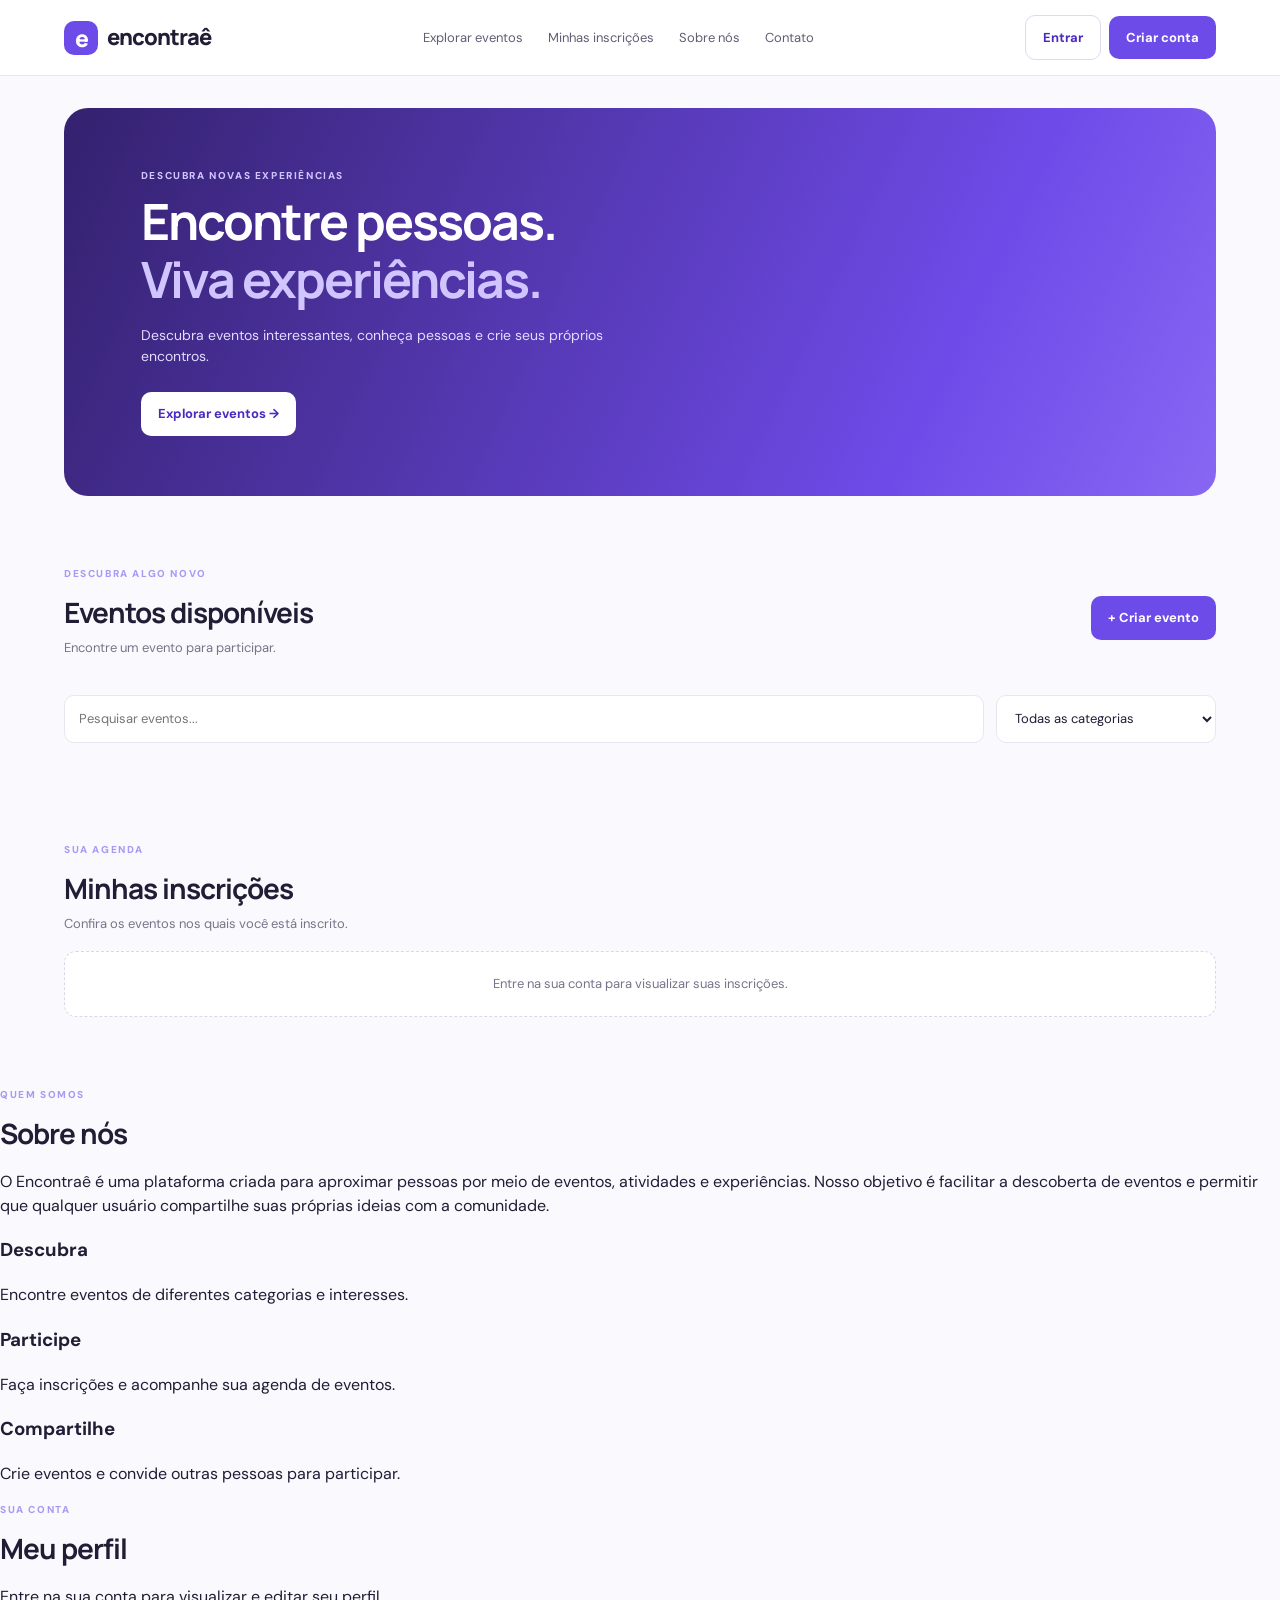
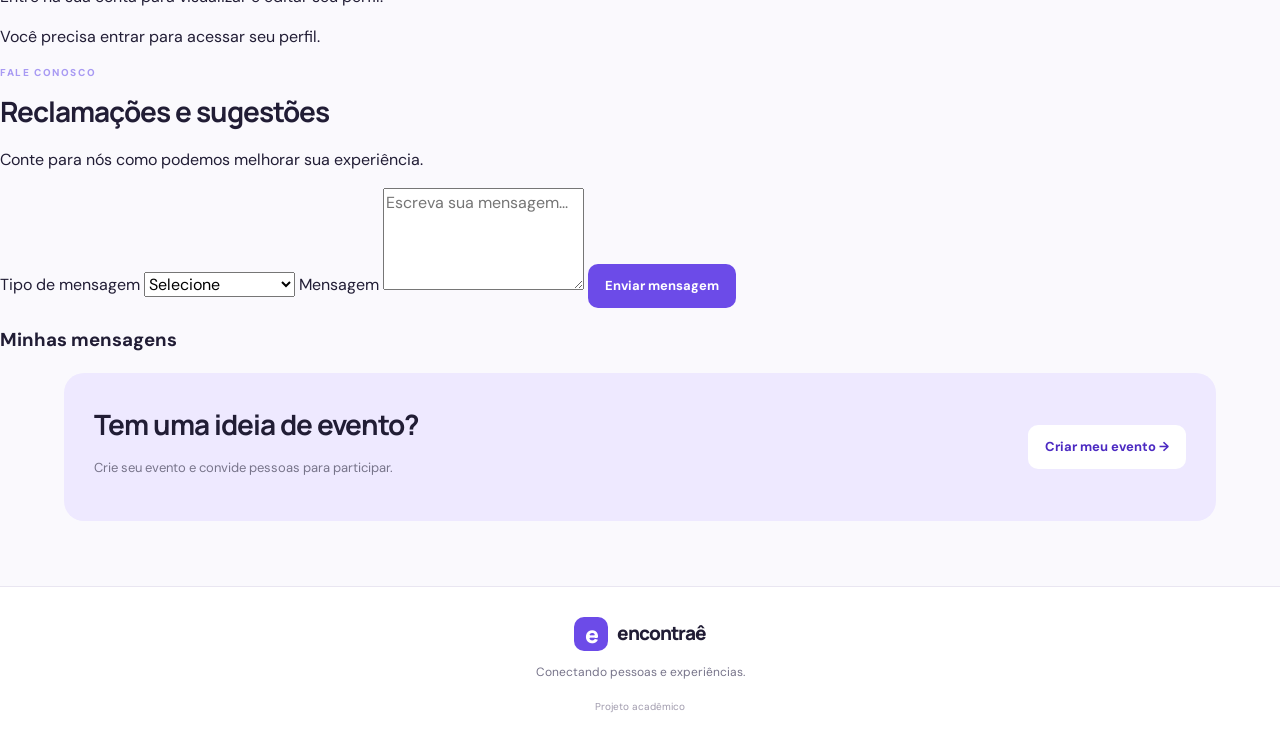
==== index.html @ 937c1a0c "Add files via upload" ====
<!DOCTYPE html>
<html lang="pt-BR">
<head>
    <meta charset="UTF-8">
    <meta name="viewport" content="width=device-width, initial-scale=1.0">
    <title>Encontraê - Eventos</title>
    <link rel="stylesheet" href="style.css">
</head>
<body>
<header class="topbar">
    <a href="#inicio" class="brand"><span class="brand-icon">e</span> encontraê</a>
    <nav>
        <a href="#eventos">Explorar eventos</a>
        <a href="#minhas-inscricoes">Minhas inscrições</a>
        <a href="#sobre">Sobre nós</a>
        <a href="#reclamacoes">Contato</a>
    </nav>
    <div id="area-usuario">
        <button id="btn-login" class="btn btn-outline">Entrar</button>
        <button id="btn-cadastro" class="btn btn-primary">Criar conta</button>
    </div>
</header>

<main id="inicio">
    <section class="hero">
        <span class="etiqueta">DESCUBRA NOVAS EXPERIÊNCIAS</span>
        <h1>Encontre pessoas.<br><span>Viva experiências.</span></h1>
        <p>Descubra eventos interessantes, conheça pessoas e crie seus próprios encontros.</p>
        <a href="#eventos" class="btn btn-light">Explorar eventos →</a>
    </section>

    <section class="eventos-section" id="eventos">
        <div class="section-header">
            <div>
                <span class="etiqueta">DESCUBRA ALGO NOVO</span>
                <h2>Eventos disponíveis</h2>
                <p>Encontre um evento para participar.</p>
            </div>
            <button id="btn-criar-evento" class="btn btn-primary">+ Criar evento</button>
        </div>
        <div class="filtros">
            <input type="search" id="pesquisa" placeholder="Pesquisar eventos...">
            <select id="filtro-categoria">
                <option value="Todas">Todas as categorias</option>
                <option>Educação</option><option>Tecnologia</option>
                <option>Música</option><option>Esportes</option>
                <option>Negócios</option><option>Arte e cultura</option>
                <option>Outros</option>
            </select>
        </div>
        <div id="lista-eventos" class="eventos-grid"></div>
        <p id="sem-eventos" class="mensagem-vazia hidden">Nenhum evento encontrado.</p>
    </section>

    <section class="inscricoes-section" id="minhas-inscricoes">
        <span class="etiqueta">SUA AGENDA</span>
        <h2>Minhas inscrições</h2>
        <p>Confira os eventos nos quais você está inscrito.</p>
        <div id="lista-inscricoes"></div>
        <p id="sem-inscricoes" class="mensagem-vazia">Entre na sua conta para visualizar suas inscrições.</p>
    </section>

    <section class="secao" id="sobre">
        <span class="etiqueta">QUEM SOMOS</span>
        <h2>Sobre nós</h2>
        <p>O Encontraê é uma plataforma criada para aproximar pessoas por meio de eventos, atividades e experiências. Nosso objetivo é facilitar a descoberta de eventos e permitir que qualquer usuário compartilhe suas próprias ideias com a comunidade.</p>
        <div class="sobre-cards">
            <article><h3>Descubra</h3><p>Encontre eventos de diferentes categorias e interesses.</p></article>
            <article><h3>Participe</h3><p>Faça inscrições e acompanhe sua agenda de eventos.</p></article>
            <article><h3>Compartilhe</h3><p>Crie eventos e convide outras pessoas para participar.</p></article>
        </div>
    </section>

    <section class="secao" id="perfil">
        <span class="etiqueta">SUA CONTA</span>
        <h2>Meu perfil</h2>
        <p>Entre na sua conta para visualizar e editar seu perfil.</p>
        <div id="conteudo-perfil" class="painel">
            <p>Você precisa entrar para acessar seu perfil.</p>
        </div>
    </section>

    <section class="secao" id="reclamacoes">
        <span class="etiqueta">FALE CONOSCO</span>
        <h2>Reclamações e sugestões</h2>
        <p>Conte para nós como podemos melhorar sua experiência.</p>
        <form id="form-reclamacao" class="painel">
            <label for="tipo-reclamacao">Tipo de mensagem</label>
            <select id="tipo-reclamacao" required>
                <option value="">Selecione</option>
                <option>Reclamação</option>
                <option>Sugestão</option>
                <option>Problema técnico</option>
                <option>Outro</option>
            </select>
            <label for="texto-reclamacao">Mensagem</label>
            <textarea id="texto-reclamacao" rows="4" maxlength="1000" required placeholder="Escreva sua mensagem..."></textarea>
            <button class="btn btn-primary" type="submit">Enviar mensagem</button>
        </form>
        <h3>Minhas mensagens</h3>
        <div id="lista-reclamacoes"></div>
    </section>

    <section class="banner-final">
        <div><h2>Tem uma ideia de evento?</h2><p>Crie seu evento e convide pessoas para participar.</p></div>
        <button id="btn-criar-evento-final" class="btn btn-light">Criar meu evento →</button>
    </section>
</main>

<footer>
    <a href="#inicio" class="brand"><span class="brand-icon">e</span> encontraê</a>
    <p>Conectando pessoas e experiências.</p>
    <small>Projeto acadêmico</small>
</footer>

<dialog id="modal-conta" class="modal">
    <div class="modal-header">
        <div><span class="etiqueta">BEM-VINDO AO ENCONTRAÊ</span><h2 id="titulo-conta">Criar conta</h2></div>
        <button id="fechar-conta" class="btn-fechar" type="button">×</button>
    </div>
    <form id="form-conta">
        <div id="campo-nome"><label for="nome">Nome completo</label><input id="nome" name="nome" maxlength="80" autocomplete="name" required></div>
        <label for="email">E-mail</label><input id="email" name="email" type="email" autocomplete="email" required>
        <label for="senha">Senha</label>
        <div class="senha-linha">
            <input id="senha" name="senha" type="password" minlength="6" autocomplete="new-password" required>
            <button type="button" class="btn btn-outline mostrar-senha" data-alvo="senha">Mostrar</button>
        </div>
        <p id="mensagem-conta" class="texto-auxiliar">Preencha os dados para criar sua conta.</p>
        <div class="acoes-modal">
            <button type="button" id="alternar-conta" class="btn btn-outline">Já tenho conta</button>
            <button type="submit" id="enviar-conta" class="btn btn-primary">Criar conta</button>
        </div>
    </form>
</dialog>

<dialog id="modal-evento" class="modal">
    <div class="modal-header">
        <div><span class="etiqueta">COMPARTILHE SUA IDEIA</span><h2>Criar evento</h2></div>
        <button id="fechar-evento" class="btn-fechar" type="button">×</button>
    </div>
    <form id="form-evento">
        <label for="evento-nome">Nome do evento</label><input id="evento-nome" name="nome" maxlength="80" required>
        <label for="evento-categoria">Categoria</label>
        <select id="evento-categoria" name="categoria" required>
            <option value="">Selecione uma categoria</option>
            <option>Educação</option><option>Tecnologia</option><option>Música</option>
            <option>Esportes</option><option>Negócios</option><option>Arte e cultura</option><option>Outros</option>
        </select>
        <label for="evento-data">Data do evento</label><input id="evento-data" name="data" type="date" required>
        <label for="evento-local">Local</label><input id="evento-local" name="local" maxlength="100" required>
        <label for="evento-descricao">Descrição</label><textarea id="evento-descricao" name="descricao" rows="3" maxlength="500" required></textarea>
        <label for="evento-foto">Foto do evento (opcional)</label><input id="evento-foto" name="foto" type="file" accept="image/*">
        <small>Escolha uma imagem leve para não ocupar muito espaço no navegador.</small>
        <div class="acoes-modal">
            <button type="button" id="cancelar-evento" class="btn btn-outline">Cancelar</button>
            <button type="submit" class="btn btn-primary">Publicar evento</button>
        </div>
    </form>
</dialog>

<dialog id="modal-avaliacao" class="modal">
    <div class="modal-header">
        <h2>Avaliar evento</h2>
        <button id="fechar-avaliacao" class="btn-fechar" type="button">×</button>
    </div>
    <form id="form-avaliacao">
        <input type="hidden" id="avaliacao-evento-id">
        <label for="nota-avaliacao">Sua nota</label>
        <select id="nota-avaliacao" required>
            <option value="">Escolha de 1 a 5 estrelas</option>
            <option value="1">★☆☆☆☆ — 1</option><option value="2">★★☆☆☆ — 2</option>
            <option value="3">★★★☆☆ — 3</option><option value="4">★★★★☆ — 4</option>
            <option value="5">★★★★★ — 5</option>
        </select>
        <label for="comentario-avaliacao">Comentário</label>
        <textarea id="comentario-avaliacao" rows="3" maxlength="500" required></textarea>
        <button type="submit" class="btn btn-primary">Enviar avaliação</button>
    </form>
</dialog>

<div id="notificacao" class="notificacao" role="status" aria-live="polite"></div>
<script src="script.js"></script>
</body>
</html>
---- style.css ----
@import url('https://fonts.googleapis.com/css2?family=DM+Sans:wght@400;500;600;700&family=Manrope:wght@400;500;600;700;800&display=swap');

:root {
    --roxo: #6c4be8;
    --roxo-escuro: #4c2ac2;
    --texto: #211d35;
    --cinza: #77748a;
    --borda: #e9e6f1;
    --fundo: #faf9fd;
    --branco: #ffffff;
}

* {
    box-sizing: border-box;
}

html {
    scroll-behavior: smooth;
    scroll-padding-top: 90px;
}

body {
    margin: 0;
    font-family: 'DM Sans', sans-serif;
    background: var(--fundo);
    color: var(--texto);
    line-height: 1.5;
}

button, input, select, textarea {
    font: inherit;
}

button, a {
    -webkit-tap-highlight-color: transparent;
}

a {
    color: inherit;
    text-decoration: none;
}

.hidden {
    display: none !important;
}

/* CABEÇALHO */

.topbar {
    min-height: 76px;
    display: flex;
    align-items: center;
    justify-content: space-between;
    gap: 20px;
    padding: 14px 5%;
    background: white;
    border-bottom: 1px solid var(--borda);
    position: sticky;
    top: 0;
    z-index: 5;
}

.brand {
    display: flex;
    align-items: center;
    gap: 9px;
    font-family: Manrope, sans-serif;
    font-size: 22px;
    font-weight: 800;
    letter-spacing: -1px;
    white-space: nowrap;
}

.brand-icon {
    width: 34px;
    height: 34px;
    display: grid;
    place-items: center;
    border-radius: 10px;
    background: var(--roxo);
    color: white;
    font-size: 23px;
}

.topbar nav {
    display: flex;
    align-items: center;
    gap: 25px;
    color: #625d75;
    font-size: 13px;
}

.topbar nav a:hover {
    color: var(--roxo);
}

#area-usuario {
    display: flex;
    align-items: center;
    gap: 8px;
}

/* BOTÕES */

.btn {
    display: inline-flex;
    align-items: center;
    justify-content: center;
    gap: 8px;
    padding: 12px 17px;
    border: none;
    border-radius: 10px;
    cursor: pointer;
    font-size: 13px;
    font-weight: 700;
    transition: 0.2s;
}

.btn:hover {
    transform: translateY(-1px);
}

.btn-primary {
    background: var(--roxo);
    color: white;
}

.btn-primary:hover {
    background: var(--roxo-escuro);
}

.btn-outline {
    background: white;
    color: var(--roxo-escuro);
    border: 1px solid #ded8f0;
}

.btn-light {
    background: white;
    color: var(--roxo-escuro);
}

/* APRESENTAÇÃO */

.hero {
    margin: 32px auto 0;
    width: 90%;
    max-width: 1200px;
    padding: 60px 6%;
    border-radius: 24px;
    color: white;
    background: linear-gradient(
        115deg,
        #34216e,
        #6e4be8 75%,
        #8867f4
    );
}

.etiqueta {
    display: block;
    margin-bottom: 10px;
    color: #a89af3;
    font-size: 10px;
    font-weight: 800;
    letter-spacing: 1.6px;
}

.hero .etiqueta {
    color: #d0c6ff;
}

.hero h1 {
    margin: 0 0 17px;
    font-family: Manrope, sans-serif;
    font-size: clamp(34px, 4vw, 50px);
    line-height: 1.15;
    letter-spacing: -2px;
}

.hero h1 span {
    color: #d1c5ff;
}

.hero p {
    max-width: 480px;
    margin-bottom: 25px;
    color: #e2dcff;
    font-size: 14px;
}

/* SEÇÕES */

.eventos-section,
.inscricoes-section {
    width: 90%;
    max-width: 1200px;
    margin: 70px auto;
}

.section-header {
    display: flex;
    align-items: center;
    justify-content: space-between;
    gap: 20px;
    margin-bottom: 25px;
}

h2 {
    margin: 0 0 5px;
    font-family: Manrope, sans-serif;
    font-size: 28px;
    letter-spacing: -1px;
}

.section-header p,
.inscricoes-section > p {
    color: var(--cinza);
    font-size: 13px;
    margin-top: 5px;
}

/* PESQUISA E FILTROS */

.filtros {
    display: flex;
    gap: 12px;
    margin-bottom: 24px;
}

.filtros input,
.filtros select {
    min-width: 0;
    padding: 13px 14px;
    background: white;
    border: 1px solid var(--borda);
    border-radius: 10px;
    outline: none;
    color: var(--texto);
    font-size: 13px;
}

.filtros input {
    flex: 1;
}

.filtros select {
    width: 220px;
}

input:focus,
select:focus,
textarea:focus {
    border-color: var(--roxo) !important;
}

/* CARTÕES DE EVENTOS */

.eventos-grid {
    display: grid;
    grid-template-columns: repeat(3, minmax(0, 1fr));
    gap: 20px;
}

.evento-card {
    display: flex;
    flex-direction: column;
    overflow: hidden;
    min-width: 0;
    border: 1px solid #eeebf5;
    border-radius: 17px;
    background: white;
    transition: 0.2s;
}

.evento-card:hover {
    transform: translateY(-4px);
    box-shadow: 0 12px 32px #37206b0d;
}

.evento-capa {
    min-height: 125px;
    padding: 18px;
    display: flex;
    align-items: flex-end;
    justify-content: space-between;
    color: white;
    background: linear-gradient(135deg, #dcd2ff, #9071ee);
}

.evento-capa span {
    font-size: 32px;
}

.evento-capa .categoria {
    padding: 5px 9px;
    border-radius: 7px;
    background: #ffffffed;
    color: #4e3c88;
    font-size: 10px;
    font-weight: 700;
}

.evento-conteudo {
    display: flex;
    flex-direction: column;
    flex: 1;
    padding: 17px;
}

.evento-data {
    margin-bottom: 8px;
    color: var(--roxo);
    font-size: 11px;
    font-weight: 800;
}

.evento-conteudo h3 {
    margin: 0 0 8px;
    font-family: Manrope, sans-serif;
    font-size: 17px;
    line-height: 1.4;
    overflow-wrap: anywhere;
}

.evento-descricao {
    display: -webkit-box;
    overflow: hidden;
    margin: 0 0 15px;
    color: var(--cinza);
    font-size: 12px;
    line-height: 1.6;
    -webkit-line-clamp: 3;
    -webkit-box-orient: vertical;
}

.evento-local {
    margin-top: auto;
    margin-bottom: 14px;
    color: #69657a;
    font-size: 12px;
}

.evento-rodape {
    display: flex;
    align-items: center;
    justify-content: space-between;
    gap: 8px;
    padding-top: 12px;
    border-top: 1px solid #f0edf6;
}

.evento-organizador {
    overflow: hidden;
    color: var(--cinza);
    font-size: 10px;
    text-overflow: ellipsis;
}

.btn-inscrever {
    flex-shrink: 0;
    padding: 9px 11px;
    font-size: 11px;
}

.btn-inscrito {
    background: #eeeaff;
    color: var(--roxo-escuro);
}

/* INSCRIÇÕES */

.inscricoes-section {
    margin-top: 75px;
}

#lista-inscricoes {
    display: grid;
    grid-template-columns: repeat(2, minmax(0, 1fr));
    gap: 12px;
}

.inscricao-item {
    display: flex;
    align-items: center;
    justify-content: space-between;
    gap: 12px;
    padding: 15px;
    border: 1px solid var(--borda);
    border-radius: 12px;
    background: white;
}

.inscricao-item strong,
.inscricao-item small {
    display: block;
}

.inscricao-item strong {
    font-size: 13px;
}

.inscricao-item small {
    color: var(--cinza);
    font-size: 11px;
}

.btn-cancelar-inscricao {
    padding: 7px;
    border: none;
    background: transparent;
    color: var(--roxo);
    cursor: pointer;
    font-size: 11px;
}

.mensagem-vazia {
    padding: 22px;
    border: 1px dashed #dcd5ef;
    border-radius: 12px;
    background: white;
    color: var(--cinza);
    text-align: center;
    font-size: 13px;
}

/* BANNER E RODAPÉ */

.banner-final {
    width: 90%;
    max-width: 1200px;
    margin: 0 auto 65px;
    padding: 30px;
    display: flex;
    align-items: center;
    justify-content: space-between;
    gap: 20px;
    border-radius: 20px;
    background: #eee9ff;
}

.banner-final p {
    color: var(--cinza);
    font-size: 13px;
}

footer {
    padding: 30px 5%;
    border-top: 1px solid var(--borda);
    background: white;
    text-align: center;
}

footer .brand {
    justify-content: center;
    font-size: 19px;
}

footer p {
    color: var(--cinza);
    font-size: 12px;
}

footer small {
    color: #a09bad;
    font-size: 10px;
}

/* JANELAS DE CADASTRO, LOGIN E EVENTOS */

.modal {
    width: min(540px, calc(100% - 28px));
    max-height: 90vh;
    overflow-y: auto;
    padding: 0;
    border: none;
    border-radius: 19px;
    box-shadow: 0 25px 90px #1d123b38;
}

.modal::backdrop {
    background: #21163e99;
    backdrop-filter: blur(3px);
}

.modal-header {
    display: flex;
    align-items: flex-start;
    justify-content: space-between;
    gap: 15px;
    padding: 25px 27px 12px;
}

.modal-header h2 {
    font-size: 24px;
}

.btn-fechar {
    width: 34px;
    height: 34px;
    border: none;
    border-radius: 9px;
    background: #f2eff9;
    color: #5d527c;
    font-size: 24px;
    cursor: pointer;
}

.modal form {
    display: grid;
    gap: 12px;
    padding: 12px 27px 26px;
}

.modal form label {
    margin-bottom: -7px;
    color: #514b65;
    font-size: 12px;
    font-weight: 700;
}

.modal form input,
.modal form select,
.modal form textarea {
    width: 100%;
    padding: 11px 12px;
    border: 1px solid #e3dfed;
    border-radius: 9px;
    outline: none;
    background: white;
    color: var(--texto);
    font-size: 13px;
}

.modal form textarea {
    resize: vertical;
}

.texto-auxiliar {
    margin: 0;
    color: var(--cinza);
    font-size: 10px;
}

.acoes-modal {
    display: flex;
    justify-content: space-between;
    gap: 10px;
    margin-top: 5px;
}

.notificacao {
    position: fixed;
    z-index: 10;
    bottom: 22px;
    left: 50%;
    max-width: calc(100% - 30px);
    padding: 12px 18px;
    transform: translate(-50%, 20px);
    border-radius: 10px;
    background: #241b3e;
    color: white;
    box-shadow: 0 8px 25px #0002;
    font-size: 13px;
    text-align: center;
    opacity: 0;
    pointer-events: none;
    transition: 0.25s;
}

.notificacao.mostrar {
    transform: translate(-50%, 0);
    opacity: 1;
}

/* RESPONSIVIDADE */

@media (max-width: 900px) {
    .topbar {
        flex-wrap: wrap;
        gap: 12px;
    }

    .topbar nav {
        gap: 12px;
    }

    .eventos-grid {
        grid-template-columns: repeat(2, minmax(0, 1fr));
    }

    .hero {
        padding: 45px 6%;
    }
}

@media (max-width: 580px) {
    .topbar {
        justify-content: space-between;
        padding: 12px 4%;
    }

    .topbar nav {
        order: 3;
        width: 100%;
        justify-content: center;
        padding-top: 8px;
        border-top: 1px solid var(--borda);
        font-size: 11px;
    }

    .brand {
        font-size: 18px;
    }

    .brand-icon {
        width: 29px;
        height: 29px;
    }

    #area-usuario {
        gap: 5px;
    }

    #area-usuario .btn {
        padding: 9px;
        font-size: 10px;
    }

    .hero {
        margin-top: 18px;
        padding: 35px 7%;
        border-radius: 18px;
    }

    .hero h1 {
        font-size: 35px;
    }

    .eventos-section,
    .inscricoes-section {
        margin-top: 48px;
    }

    .section-header {
        align-items: flex-start;
    }

    h2 {
        font-size: 23px;
    }

    .section-header .btn {
        padding: 10px;
        font-size: 11px;
    }

    .filtros {
        flex-direction: column;
    }

    .filtros select {
        width: 100%;
    }

    .eventos-grid,
    #lista-inscricoes {
        grid-template-columns: 1fr;
    }

    .banner-final {
        display: grid;
        padding: 24px;
    }

    .modal-header {
        padding: 22px 20px 8px;
    }

    .modal form {
        padding: 12px 20px 22px;
    }

    .acoes-modal .btn {
        padding: 10px;
        font-size: 11px;
    }
}
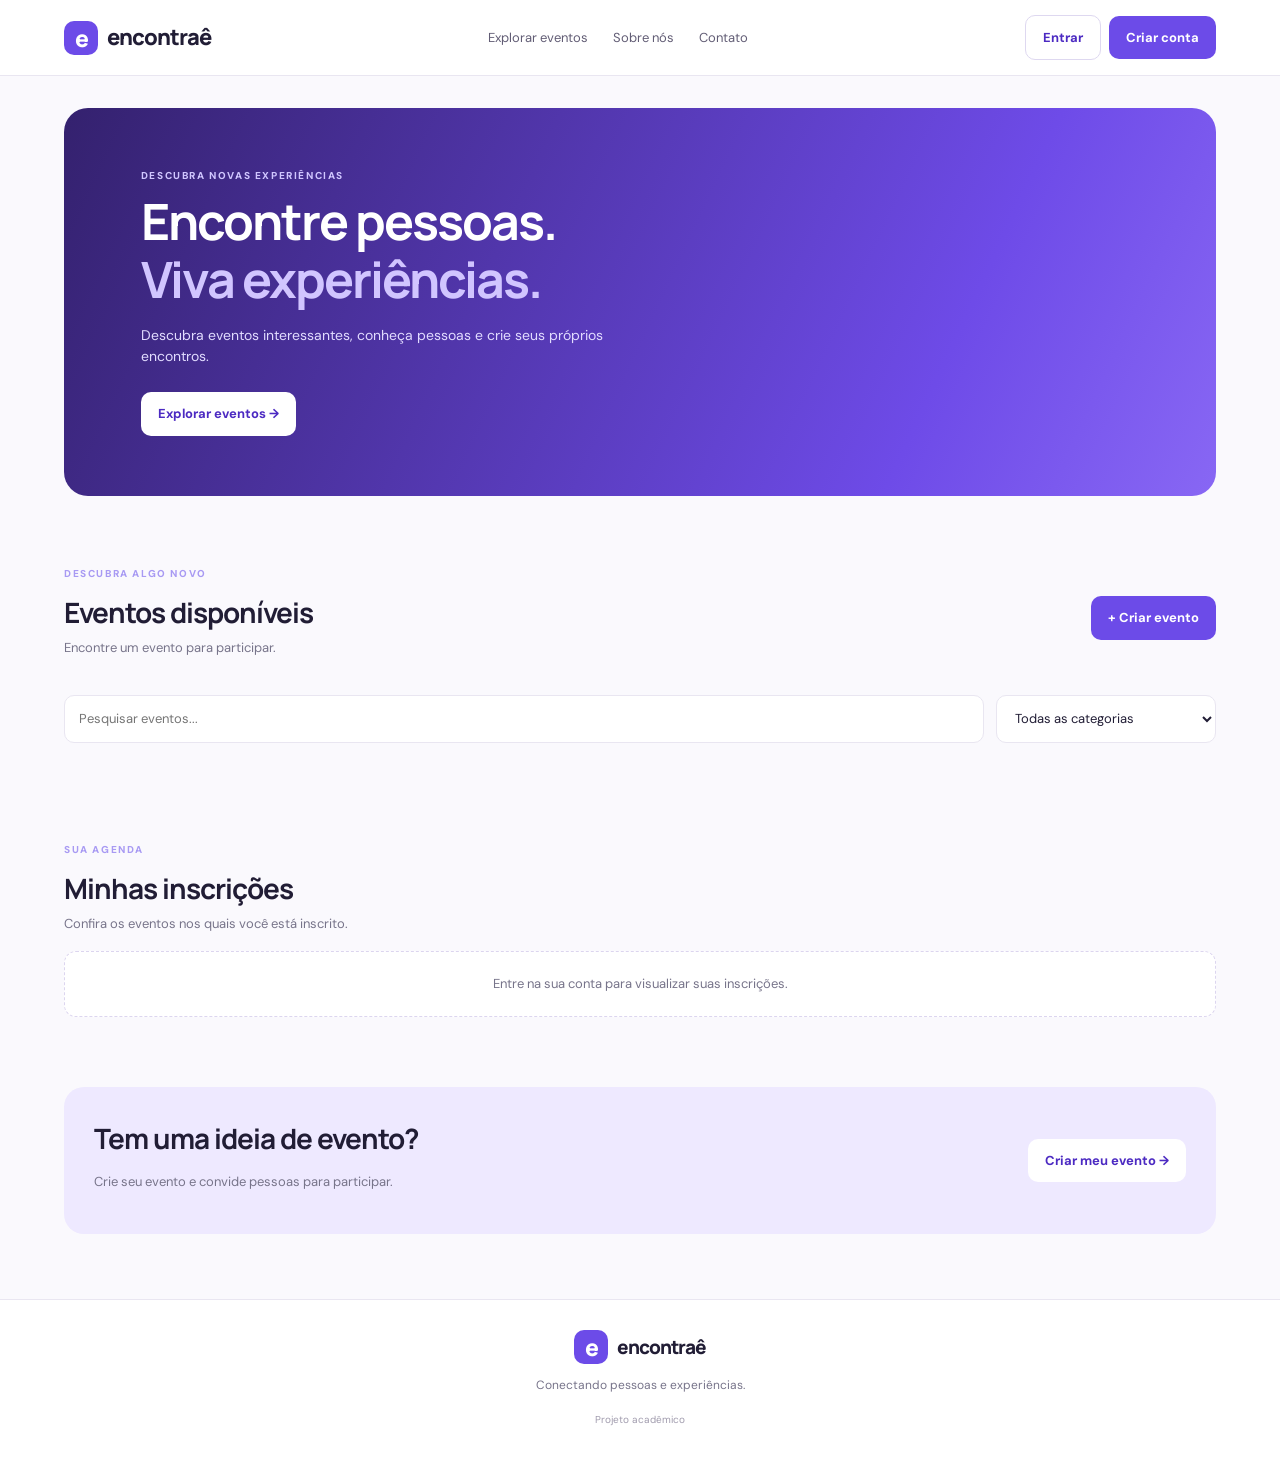
==== commit d9adca81: "Refactor index.html structure and links" ====
--- a/index.html
+++ b/index.html
@@ -8,17 +8,21 @@
     <link rel="stylesheet" href="style.css">
 </head>
 <body>
+
 <header class="topbar">
-    <a href="#inicio" class="brand"><span class="brand-icon">e</span> encontraê</a>
+    <a href="index.html" class="brand">
+        <span class="brand-icon">e</span> encontraê
+    </a>
+
     <nav>
-        <a href="#eventos">Explorar eventos</a>
-        <a href="#minhas-inscricoes">Minhas inscrições</a>
-        <a href="#sobre">Sobre nós</a>
-        <a href="#reclamacoes">Contato</a>
+        <a href="index.html#eventos">Explorar eventos</a>
+        <a href="sobre.html">Sobre nós</a>
+        <a href="sugestoes.html">Contato</a>
     </nav>
+
     <div id="area-usuario">
-        <button id="btn-login" class="btn btn-outline">Entrar</button>
-        <button id="btn-cadastro" class="btn btn-primary">Criar conta</button>
+        <a href="login.html" class="btn btn-outline">Entrar</a>
+        <a href="cadastro.html" class="btn btn-primary">Criar conta</a>
     </div>
 </header>
 
@@ -61,46 +65,6 @@
         <p id="sem-inscricoes" class="mensagem-vazia">Entre na sua conta para visualizar suas inscrições.</p>
     </section>
 
-    <section class="secao" id="sobre">
-        <span class="etiqueta">QUEM SOMOS</span>
-        <h2>Sobre nós</h2>
-        <p>O Encontraê é uma plataforma criada para aproximar pessoas por meio de eventos, atividades e experiências. Nosso objetivo é facilitar a descoberta de eventos e permitir que qualquer usuário compartilhe suas próprias ideias com a comunidade.</p>
-        <div class="sobre-cards">
-            <article><h3>Descubra</h3><p>Encontre eventos de diferentes categorias e interesses.</p></article>
-            <article><h3>Participe</h3><p>Faça inscrições e acompanhe sua agenda de eventos.</p></article>
-            <article><h3>Compartilhe</h3><p>Crie eventos e convide outras pessoas para participar.</p></article>
-        </div>
-    </section>
-
-    <section class="secao" id="perfil">
-        <span class="etiqueta">SUA CONTA</span>
-        <h2>Meu perfil</h2>
-        <p>Entre na sua conta para visualizar e editar seu perfil.</p>
-        <div id="conteudo-perfil" class="painel">
-            <p>Você precisa entrar para acessar seu perfil.</p>
-        </div>
-    </section>
-
-    <section class="secao" id="reclamacoes">
-        <span class="etiqueta">FALE CONOSCO</span>
-        <h2>Reclamações e sugestões</h2>
-        <p>Conte para nós como podemos melhorar sua experiência.</p>
-        <form id="form-reclamacao" class="painel">
-            <label for="tipo-reclamacao">Tipo de mensagem</label>
-            <select id="tipo-reclamacao" required>
-                <option value="">Selecione</option>
-                <option>Reclamação</option>
-                <option>Sugestão</option>
-                <option>Problema técnico</option>
-                <option>Outro</option>
-            </select>
-            <label for="texto-reclamacao">Mensagem</label>
-            <textarea id="texto-reclamacao" rows="4" maxlength="1000" required placeholder="Escreva sua mensagem..."></textarea>
-            <button class="btn btn-primary" type="submit">Enviar mensagem</button>
-        </form>
-        <h3>Minhas mensagens</h3>
-        <div id="lista-reclamacoes"></div>
-    </section>
 
     <section class="banner-final">
         <div><h2>Tem uma ideia de evento?</h2><p>Crie seu evento e convide pessoas para participar.</p></div>
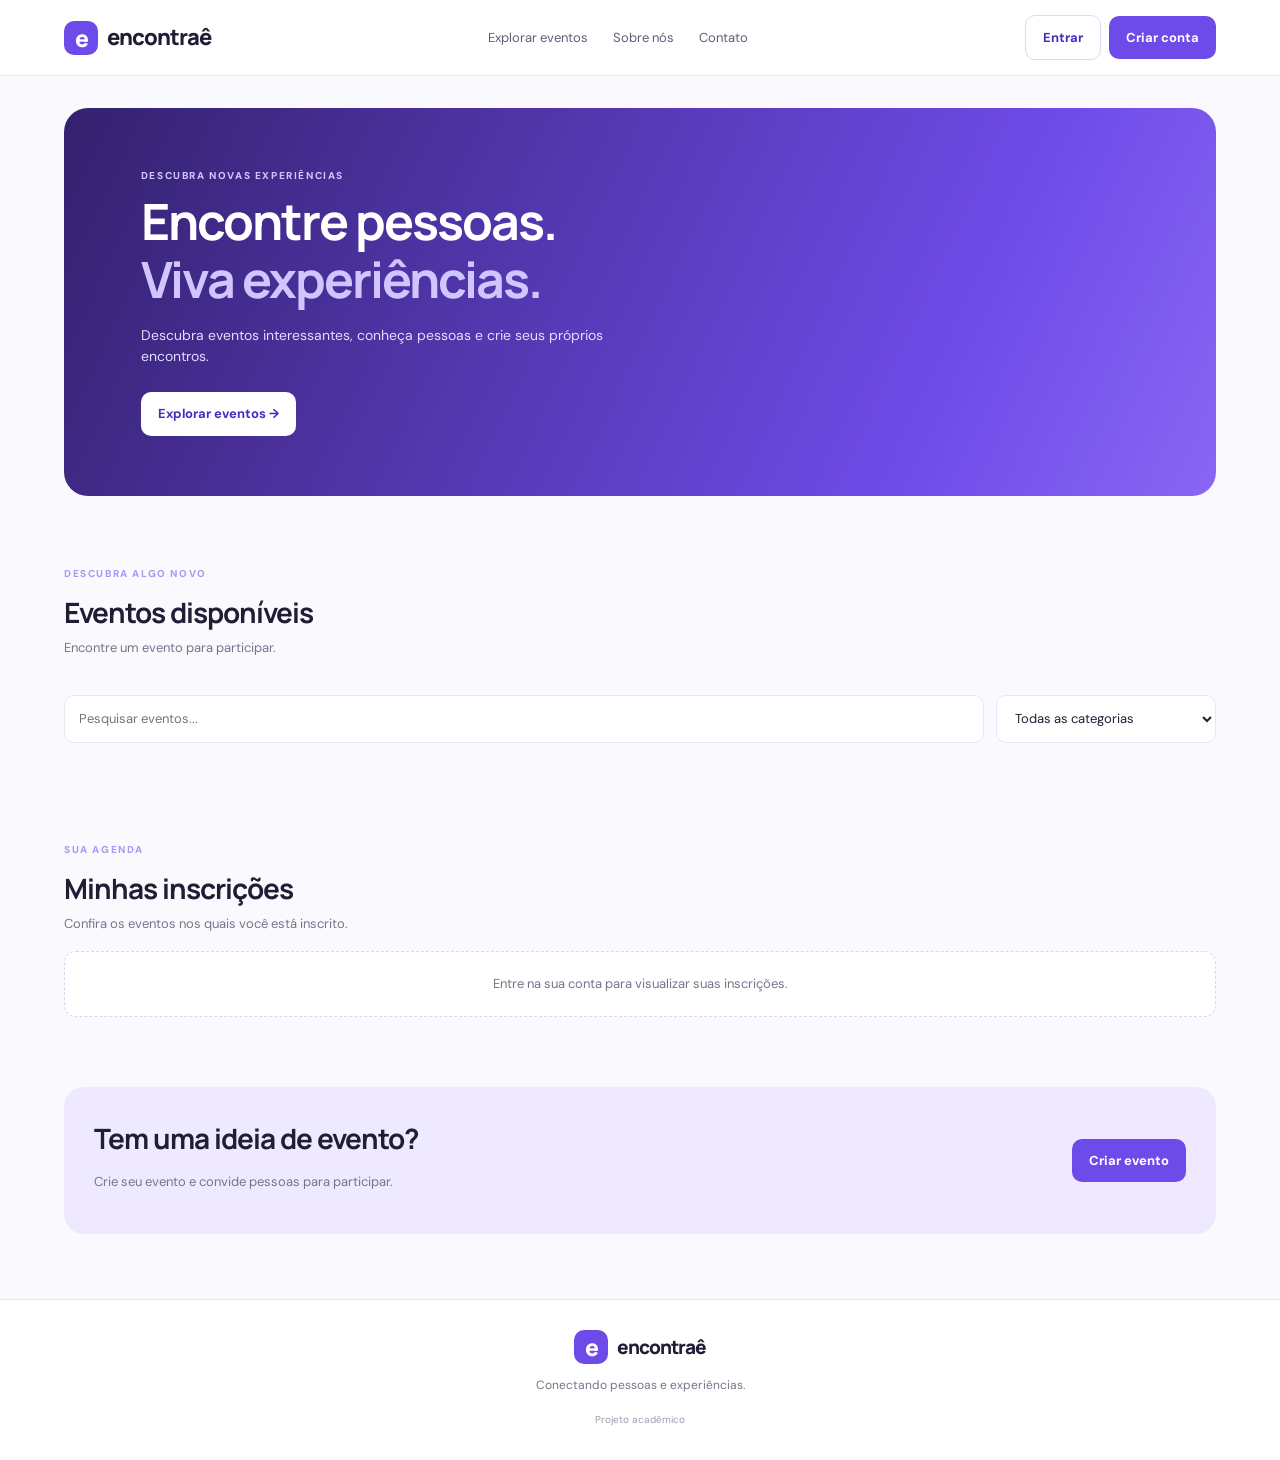
==== commit 172d13de: "Restore index.html with original content" ====
--- a/index.html
+++ b/index.html
@@ -41,7 +41,7 @@
                 <h2>Eventos disponíveis</h2>
                 <p>Encontre um evento para participar.</p>
             </div>
-            <button id="btn-criar-evento" class="btn btn-primary">+ Criar evento</button>
+
         </div>
         <div class="filtros">
             <input type="search" id="pesquisa" placeholder="Pesquisar eventos...">
@@ -68,7 +68,7 @@
 
     <section class="banner-final">
         <div><h2>Tem uma ideia de evento?</h2><p>Crie seu evento e convide pessoas para participar.</p></div>
-        <button id="btn-criar-evento-final" class="btn btn-light">Criar meu evento →</button>
+        <a href="criação_de_eventos.html" class="btn btn-primary">Criar evento </a>
     </section>
 </main>
 
--- a/style.css
+++ b/style.css
@@ -44,8 +44,6 @@
 .hidden {
     display: none !important;
 }
-
-/* CABEÇALHO */
 
 .topbar {
     min-height: 76px;
@@ -101,8 +99,6 @@
     gap: 8px;
 }
 
-/* BOTÕES */
-
 .btn {
     display: inline-flex;
     align-items: center;
@@ -141,7 +137,6 @@
     color: var(--roxo-escuro);
 }
 
-/* APRESENTAÇÃO */
 
 .hero {
     margin: 32px auto 0;
@@ -190,8 +185,6 @@
     font-size: 14px;
 }
 
-/* SEÇÕES */
-
 .eventos-section,
 .inscricoes-section {
     width: 90%;
@@ -221,7 +214,6 @@
     margin-top: 5px;
 }
 
-/* PESQUISA E FILTROS */
 
 .filtros {
     display: flex;
@@ -255,7 +247,6 @@
     border-color: var(--roxo) !important;
 }
 
-/* CARTÕES DE EVENTOS */
 
 .eventos-grid {
     display: grid;
@@ -369,7 +360,6 @@
     color: var(--roxo-escuro);
 }
 
-/* INSCRIÇÕES */
 
 .inscricoes-section {
     margin-top: 75px;
@@ -425,7 +415,6 @@
     font-size: 13px;
 }
 
-/* BANNER E RODAPÉ */
 
 .banner-final {
     width: 90%;
@@ -467,7 +456,6 @@
     font-size: 10px;
 }
 
-/* JANELAS DE CADASTRO, LOGIN E EVENTOS */
 
 .modal {
     width: min(540px, calc(100% - 28px));
@@ -574,7 +562,6 @@
     opacity: 1;
 }
 
-/* RESPONSIVIDADE */
 
 @media (max-width: 900px) {
     .topbar {
@@ -687,3 +674,452 @@
         font-size: 11px;
     }
 }
+
+.sobre-hero {
+    margin-bottom: 55px;
+}
+
+.sobre-hero p {
+    max-width: 550px;
+}
+
+
+.sobre-conteudo {
+    width: 90%;
+    max-width: 1100px;
+    margin: 0 auto 65px;
+}
+
+.sobre-introducao {
+    max-width: 750px;
+    margin-bottom: 55px;
+}
+
+.sobre-introducao h2 {
+    margin-bottom: 15px;
+}
+
+.sobre-introducao p,
+.sobre-destaque p,
+.sobre-experiencias > p {
+    color: var(--cinza);
+    font-size: 14px;
+    line-height: 1.8;
+}
+
+.sobre-destaque {
+    display: flex;
+    align-items: flex-start;
+    gap: 22px;
+    padding: 35px;
+    margin-bottom: 65px;
+    border-radius: 18px;
+    background: #eee9ff;
+}
+
+.sobre-destaque-icone {
+    display: grid;
+    place-items: center;
+    flex-shrink: 0;
+    width: 48px;
+    height: 48px;
+    border-radius: 13px;
+    background: var(--roxo);
+    color: white;
+    font-size: 25px;
+}
+
+.sobre-destaque h2 {
+    margin-bottom: 10px;
+}
+
+.sobre-cards {
+    display: grid;
+    grid-template-columns: repeat(3, minmax(0, 1fr));
+    gap: 20px;
+    margin-top: 25px;
+}
+
+.sobre-cards article {
+    padding: 25px;
+    border: 1px solid var(--borda);
+    border-radius: 16px;
+    background: white;
+    transition: 0.2s;
+}
+
+.sobre-cards article:hover {
+    transform: translateY(-4px);
+    box-shadow: 0 12px 32px #37206b0d;
+}
+
+.sobre-card-numero {
+    color: var(--roxo);
+    font-size: 10px;
+    font-weight: 800;
+    letter-spacing: 1px;
+}
+
+.sobre-cards h3 {
+    font-family: Manrope, sans-serif;
+    font-size: 18px;
+}
+
+.sobre-cards p {
+    color: var(--cinza);
+    font-size: 13px;
+    line-height: 1.7;
+}
+
+
+
+.sugestoes-conteudo {
+    width: 90%;
+    max-width: 700px;
+    margin: 0 auto 75px;
+    padding: 35px;
+    border: 1px solid var(--borda);
+    border-radius: 18px;
+    background: white;
+    box-shadow: 0 10px 35px #37206b08;
+}
+
+.sugestoes-conteudo h2 {
+    margin-bottom: 8px;
+}
+
+.sugestoes-conteudo > p {
+    margin-bottom: 25px;
+    color: var(--cinza);
+    font-size: 13px;
+    line-height: 1.7;
+}
+
+.sugestoes-formulario {
+    display: grid;
+    gap: 12px;
+}
+
+.sugestoes-formulario label {
+    margin-top: 5px;
+    color: #514b65;
+    font-size: 12px;
+    font-weight: 700;
+}
+
+.sugestoes-formulario input,
+.sugestoes-formulario select,
+.sugestoes-formulario textarea {
+    width: 100%;
+    padding: 13px;
+    border: 1px solid var(--borda);
+    border-radius: 9px;
+    outline: none;
+    background: white;
+    color: var(--texto);
+    font-size: 13px;
+}
+
+.sugestoes-formulario textarea {
+    resize: vertical;
+    min-height: 120px;
+}
+
+.sugestoes-formulario button {
+    margin-top: 8px;
+}
+
+.sugestoes-aviso {
+    margin: 5px 0;
+    padding: 12px;
+    border-radius: 9px;
+    background: #f5f2ff;
+    color: #71658f;
+    font-size: 11px;
+    line-height: 1.6;
+}
+
+.sugestoes-status {
+    color: var(--roxo-escuro);
+    font-size: 12px;
+}
+
+.conta-pagina {
+    min-height: 100vh;
+    display: flex;
+    flex-direction: column;
+}
+
+.conta-pagina main {
+    flex: 1;
+}
+
+.conta-layout {
+    width: 90%;
+    max-width: 1050px;
+    margin: 65px auto;
+    display: grid;
+    grid-template-columns: 1fr 420px;
+    align-items: center;
+    gap: 65px;
+}
+
+.conta-apresentacao h1 {
+    margin: 0 0 18px;
+    font-family: Manrope, sans-serif;
+    font-size: clamp(35px, 4vw, 48px);
+    line-height: 1.2;
+    letter-spacing: -2px;
+}
+
+.conta-apresentacao h1 span {
+    color: var(--roxo);
+}
+
+.conta-apresentacao > p {
+    max-width: 420px;
+    color: var(--cinza);
+    font-size: 14px;
+    line-height: 1.8;
+}
+
+.conta-card {
+    padding: 32px;
+    border: 1px solid var(--borda);
+    border-radius: 19px;
+    background: white;
+    box-shadow: 0 12px 40px #37206b0c;
+}
+
+.conta-card h2 {
+    font-size: 28px;
+}
+
+.conta-descricao {
+    margin-bottom: 25px;
+    color: var(--cinza);
+    font-size: 13px;
+}
+
+.conta-formulario {
+    display: grid;
+    gap: 12px;
+}
+
+.conta-formulario label {
+    margin-top: 5px;
+    color: #514b65;
+    font-size: 12px;
+    font-weight: 700;
+}
+
+.conta-formulario input {
+    width: 100%;
+    padding: 13px;
+    border: 1px solid var(--borda);
+    border-radius: 9px;
+    outline: none;
+    background: white;
+    color: var(--texto);
+    font-size: 13px;
+}
+
+.conta-formulario button {
+    width: 100%;
+    margin-top: 12px;
+}
+
+.conta-aviso {
+    padding: 12px;
+    margin-top: 18px;
+    border-radius: 9px;
+    background: #f5f2ff;
+    color: #71658f;
+    font-size: 11px;
+    line-height: 1.6;
+}
+
+.conta-alternativa {
+    margin: 20px 0 0;
+    color: var(--cinza);
+    text-align: center;
+    font-size: 12px;
+}
+
+.conta-alternativa a {
+    color: var(--roxo);
+    font-weight: 700;
+}
+
+.conta-alternativa a:hover {
+    text-decoration: underline;
+}
+
+.evento-detalhe {
+    width: 90%;
+    max-width: 950px;
+    margin: 0 auto 75px;
+    padding: 35px;
+    border: 1px solid var(--borda);
+    border-radius: 18px;
+    background: white;
+    box-shadow: 0 10px 35px #37206b08;
+}
+
+.evento-detalhe-cabecalho {
+    margin-bottom: 30px;
+}
+
+.evento-detalhe-etiqueta {
+    display: inline-block;
+    padding: 6px 12px;
+    margin-bottom: 12px;
+    border-radius: 7px;
+    background: #eee9ff;
+    color: var(--roxo-escuro);
+    font-size: 11px;
+    font-weight: 700;
+}
+
+.evento-detalhe-cabecalho h2 {
+    margin-bottom: 8px;
+}
+
+.evento-detalhe-cabecalho p {
+    color: var(--cinza);
+    font-size: 13px;
+}
+
+.evento-detalhe-info {
+    display: grid;
+    grid-template-columns: repeat(3, minmax(0, 1fr));
+    gap: 15px;
+    margin-bottom: 30px;
+}
+
+.evento-detalhe-info article {
+    padding: 20px;
+    border-radius: 12px;
+    background: #f6f3ff;
+}
+
+.evento-detalhe-info article span,
+.evento-detalhe-info article strong {
+    display: block;
+}
+
+.evento-detalhe-info article span {
+    margin-bottom: 8px;
+    color: var(--cinza);
+    font-size: 11px;
+}
+
+.evento-detalhe-info article strong {
+    overflow-wrap: anywhere;
+    color: var(--texto);
+    font-size: 13px;
+}
+
+.evento-detalhe-descricao {
+    padding: 25px 0;
+    border-top: 1px solid var(--borda);
+    border-bottom: 1px solid var(--borda);
+}
+
+.evento-detalhe-descricao h3 {
+    font-family: Manrope, sans-serif;
+    font-size: 18px;
+}
+
+.evento-detalhe-descricao p {
+    color: var(--cinza);
+    font-size: 13px;
+    line-height: 1.8;
+    white-space: pre-wrap;
+    overflow-wrap: anywhere;
+}
+
+.evento-detalhe-acoes {
+    display: flex;
+    flex-wrap: wrap;
+    gap: 12px;
+    margin-top: 25px;
+}
+
+
+.topbar nav a[aria-current="page"] {
+    color: var(--roxo);
+    font-weight: 800;
+}
+
+.topbar nav a,
+.topbar > a,
+.topbar #area-usuario a {
+    transition: 0.2s;
+}
+
+
+@media (max-width: 800px) {
+    .conta-layout {
+        grid-template-columns: 1fr;
+        max-width: 520px;
+        gap: 30px;
+        margin: 45px auto;
+    }
+
+    .conta-apresentacao {
+        text-align: center;
+    }
+
+    .conta-apresentacao > p {
+        margin-left: auto;
+        margin-right: auto;
+    }
+
+    .sobre-cards {
+        grid-template-columns: repeat(2, minmax(0, 1fr));
+    }
+
+    .evento-detalhe-info {
+        grid-template-columns: 1fr;
+    }
+}
+
+@media (max-width: 580px) {
+    .sobre-conteudo,
+    .sugestoes-conteudo,
+    .evento-detalhe {
+        width: 92%;
+    }
+
+    .sobre-cards {
+        grid-template-columns: 1fr;
+    }
+
+    .sobre-destaque {
+        flex-direction: column;
+        padding: 23px;
+    }
+
+    .sugestoes-conteudo,
+    .evento-detalhe {
+        padding: 22px;
+    }
+
+    .conta-layout {
+        width: 92%;
+        margin: 35px auto;
+    }
+
+    .conta-card {
+        padding: 24px;
+    }
+
+    .evento-detalhe-acoes {
+        flex-direction: column;
+    }
+
+    .evento-detalhe-acoes .btn {
+        width: 100%;
+    }
+}
